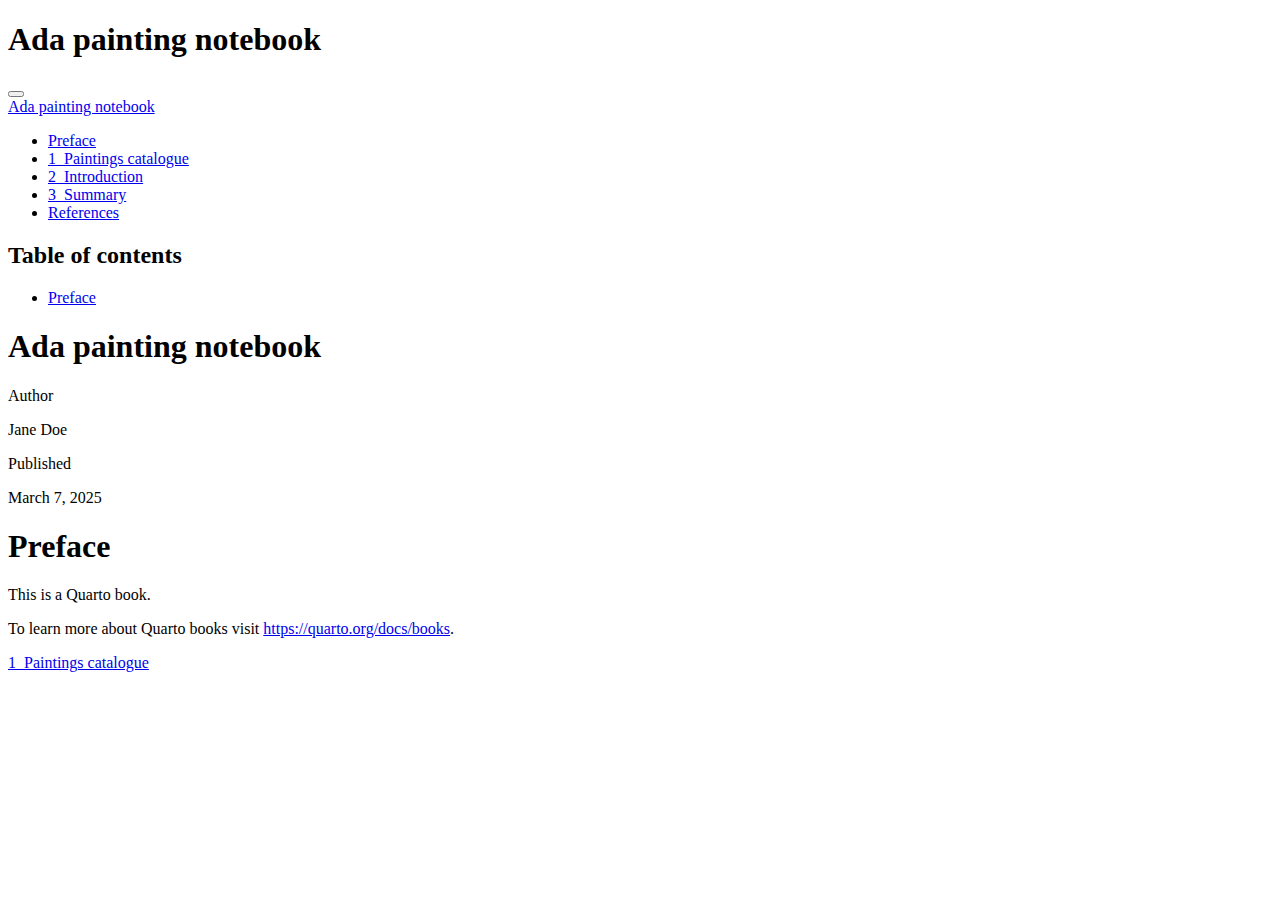
==== docs/index.html @ fbb57a57 "render" ====
<!DOCTYPE html>
<html xmlns="http://www.w3.org/1999/xhtml" lang="en" xml:lang="en"><head>

<meta charset="utf-8">
<meta name="generator" content="quarto-1.2.475">

<meta name="viewport" content="width=device-width, initial-scale=1.0, user-scalable=yes">

<meta name="author" content="Jane Doe">
<meta name="dcterms.date" content="2025-03-07">

<title>Ada painting notebook</title>
<style>
code{white-space: pre-wrap;}
span.smallcaps{font-variant: small-caps;}
div.columns{display: flex; gap: min(4vw, 1.5em);}
div.column{flex: auto; overflow-x: auto;}
div.hanging-indent{margin-left: 1.5em; text-indent: -1.5em;}
ul.task-list{list-style: none;}
ul.task-list li input[type="checkbox"] {
  width: 0.8em;
  margin: 0 0.8em 0.2em -1.6em;
  vertical-align: middle;
}
</style>


<script src="site_libs/quarto-nav/quarto-nav.js"></script>
<script src="site_libs/quarto-nav/headroom.min.js"></script>
<script src="site_libs/clipboard/clipboard.min.js"></script>
<script src="site_libs/quarto-search/autocomplete.umd.js"></script>
<script src="site_libs/quarto-search/fuse.min.js"></script>
<script src="site_libs/quarto-search/quarto-search.js"></script>
<meta name="quarto:offset" content="./">
<link href="./paintings.html" rel="next">
<script src="site_libs/quarto-html/quarto.js"></script>
<script src="site_libs/quarto-html/popper.min.js"></script>
<script src="site_libs/quarto-html/tippy.umd.min.js"></script>
<script src="site_libs/quarto-html/anchor.min.js"></script>
<link href="site_libs/quarto-html/tippy.css" rel="stylesheet">
<link href="site_libs/quarto-html/quarto-syntax-highlighting.css" rel="stylesheet" id="quarto-text-highlighting-styles">
<script src="site_libs/bootstrap/bootstrap.min.js"></script>
<link href="site_libs/bootstrap/bootstrap-icons.css" rel="stylesheet">
<link href="site_libs/bootstrap/bootstrap.min.css" rel="stylesheet" id="quarto-bootstrap" data-mode="light">
<script id="quarto-search-options" type="application/json">{
  "location": "sidebar",
  "copy-button": false,
  "collapse-after": 3,
  "panel-placement": "start",
  "type": "textbox",
  "limit": 20,
  "language": {
    "search-no-results-text": "No results",
    "search-matching-documents-text": "matching documents",
    "search-copy-link-title": "Copy link to search",
    "search-hide-matches-text": "Hide additional matches",
    "search-more-match-text": "more match in this document",
    "search-more-matches-text": "more matches in this document",
    "search-clear-button-title": "Clear",
    "search-detached-cancel-button-title": "Cancel",
    "search-submit-button-title": "Submit"
  }
}</script>


</head>

<body class="nav-sidebar floating">

<div id="quarto-search-results"></div>
  <header id="quarto-header" class="headroom fixed-top">
  <nav class="quarto-secondary-nav" data-bs-toggle="collapse" data-bs-target="#quarto-sidebar" aria-controls="quarto-sidebar" aria-expanded="false" aria-label="Toggle sidebar navigation" onclick="if (window.quartoToggleHeadroom) { window.quartoToggleHeadroom(); }">
    <div class="container-fluid d-flex justify-content-between">
      <h1 class="quarto-secondary-nav-title">Ada painting notebook</h1>
      <button type="button" class="quarto-btn-toggle btn" aria-label="Show secondary navigation">
        <i class="bi bi-chevron-right"></i>
      </button>
    </div>
  </nav>
</header>
<!-- content -->
<div id="quarto-content" class="quarto-container page-columns page-rows-contents page-layout-article">
<!-- sidebar -->
  <nav id="quarto-sidebar" class="sidebar collapse sidebar-navigation floating overflow-auto">
    <div class="pt-lg-2 mt-2 text-left sidebar-header">
    <div class="sidebar-title mb-0 py-0">
      <a href="./">Ada painting notebook</a> 
    </div>
      </div>
      <div class="mt-2 flex-shrink-0 align-items-center">
        <div class="sidebar-search">
        <div id="quarto-search" class="" title="Search"></div>
        </div>
      </div>
    <div class="sidebar-menu-container"> 
    <ul class="list-unstyled mt-1">
        <li class="sidebar-item">
  <div class="sidebar-item-container"> 
  <a href="./index.html" class="sidebar-item-text sidebar-link active">Preface</a>
  </div>
</li>
        <li class="sidebar-item">
  <div class="sidebar-item-container"> 
  <a href="./paintings.html" class="sidebar-item-text sidebar-link"><span class="chapter-number">1</span>&nbsp; <span class="chapter-title">Paintings catalogue</span></a>
  </div>
</li>
        <li class="sidebar-item">
  <div class="sidebar-item-container"> 
  <a href="./intro.html" class="sidebar-item-text sidebar-link"><span class="chapter-number">2</span>&nbsp; <span class="chapter-title">Introduction</span></a>
  </div>
</li>
        <li class="sidebar-item">
  <div class="sidebar-item-container"> 
  <a href="./summary.html" class="sidebar-item-text sidebar-link"><span class="chapter-number">3</span>&nbsp; <span class="chapter-title">Summary</span></a>
  </div>
</li>
        <li class="sidebar-item">
  <div class="sidebar-item-container"> 
  <a href="./references.html" class="sidebar-item-text sidebar-link">References</a>
  </div>
</li>
    </ul>
    </div>
</nav>
<!-- margin-sidebar -->
    <div id="quarto-margin-sidebar" class="sidebar margin-sidebar">
        <nav id="TOC" role="doc-toc" class="toc-active">
    <h2 id="toc-title">Table of contents</h2>
   
  <ul>
  <li><a href="#preface" id="toc-preface" class="nav-link active" data-scroll-target="#preface">Preface</a></li>
  </ul>
</nav>
    </div>
<!-- main -->
<main class="content" id="quarto-document-content">

<header id="title-block-header" class="quarto-title-block default">
<div class="quarto-title">
<h1 class="title d-none d-lg-block">Ada painting notebook</h1>
</div>



<div class="quarto-title-meta">

    <div>
    <div class="quarto-title-meta-heading">Author</div>
    <div class="quarto-title-meta-contents">
             <p>Jane Doe </p>
          </div>
  </div>
    
    <div>
    <div class="quarto-title-meta-heading">Published</div>
    <div class="quarto-title-meta-contents">
      <p class="date">March 7, 2025</p>
    </div>
  </div>
  
    
  </div>
  

</header>

<section id="preface" class="level1 unnumbered">
<h1 class="unnumbered">Preface</h1>
<p>This is a Quarto book.</p>
<p>To learn more about Quarto books visit <a href="https://quarto.org/docs/books" class="uri">https://quarto.org/docs/books</a>.</p>


</section>

</main> <!-- /main -->
<script id="quarto-html-after-body" type="application/javascript">
window.document.addEventListener("DOMContentLoaded", function (event) {
  const toggleBodyColorMode = (bsSheetEl) => {
    const mode = bsSheetEl.getAttribute("data-mode");
    const bodyEl = window.document.querySelector("body");
    if (mode === "dark") {
      bodyEl.classList.add("quarto-dark");
      bodyEl.classList.remove("quarto-light");
    } else {
      bodyEl.classList.add("quarto-light");
      bodyEl.classList.remove("quarto-dark");
    }
  }
  const toggleBodyColorPrimary = () => {
    const bsSheetEl = window.document.querySelector("link#quarto-bootstrap");
    if (bsSheetEl) {
      toggleBodyColorMode(bsSheetEl);
    }
  }
  toggleBodyColorPrimary();  
  const icon = "";
  const anchorJS = new window.AnchorJS();
  anchorJS.options = {
    placement: 'right',
    icon: icon
  };
  anchorJS.add('.anchored');
  const clipboard = new window.ClipboardJS('.code-copy-button', {
    target: function(trigger) {
      return trigger.previousElementSibling;
    }
  });
  clipboard.on('success', function(e) {
    // button target
    const button = e.trigger;
    // don't keep focus
    button.blur();
    // flash "checked"
    button.classList.add('code-copy-button-checked');
    var currentTitle = button.getAttribute("title");
    button.setAttribute("title", "Copied!");
    let tooltip;
    if (window.bootstrap) {
      button.setAttribute("data-bs-toggle", "tooltip");
      button.setAttribute("data-bs-placement", "left");
      button.setAttribute("data-bs-title", "Copied!");
      tooltip = new bootstrap.Tooltip(button, 
        { trigger: "manual", 
          customClass: "code-copy-button-tooltip",
          offset: [0, -8]});
      tooltip.show();    
    }
    setTimeout(function() {
      if (tooltip) {
        tooltip.hide();
        button.removeAttribute("data-bs-title");
        button.removeAttribute("data-bs-toggle");
        button.removeAttribute("data-bs-placement");
      }
      button.setAttribute("title", currentTitle);
      button.classList.remove('code-copy-button-checked');
    }, 1000);
    // clear code selection
    e.clearSelection();
  });
  function tippyHover(el, contentFn) {
    const config = {
      allowHTML: true,
      content: contentFn,
      maxWidth: 500,
      delay: 100,
      arrow: false,
      appendTo: function(el) {
          return el.parentElement;
      },
      interactive: true,
      interactiveBorder: 10,
      theme: 'quarto',
      placement: 'bottom-start'
    };
    window.tippy(el, config); 
  }
  const noterefs = window.document.querySelectorAll('a[role="doc-noteref"]');
  for (var i=0; i<noterefs.length; i++) {
    const ref = noterefs[i];
    tippyHover(ref, function() {
      // use id or data attribute instead here
      let href = ref.getAttribute('data-footnote-href') || ref.getAttribute('href');
      try { href = new URL(href).hash; } catch {}
      const id = href.replace(/^#\/?/, "");
      const note = window.document.getElementById(id);
      return note.innerHTML;
    });
  }
  const findCites = (el) => {
    const parentEl = el.parentElement;
    if (parentEl) {
      const cites = parentEl.dataset.cites;
      if (cites) {
        return {
          el,
          cites: cites.split(' ')
        };
      } else {
        return findCites(el.parentElement)
      }
    } else {
      return undefined;
    }
  };
  var bibliorefs = window.document.querySelectorAll('a[role="doc-biblioref"]');
  for (var i=0; i<bibliorefs.length; i++) {
    const ref = bibliorefs[i];
    const citeInfo = findCites(ref);
    if (citeInfo) {
      tippyHover(citeInfo.el, function() {
        var popup = window.document.createElement('div');
        citeInfo.cites.forEach(function(cite) {
          var citeDiv = window.document.createElement('div');
          citeDiv.classList.add('hanging-indent');
          citeDiv.classList.add('csl-entry');
          var biblioDiv = window.document.getElementById('ref-' + cite);
          if (biblioDiv) {
            citeDiv.innerHTML = biblioDiv.innerHTML;
          }
          popup.appendChild(citeDiv);
        });
        return popup.innerHTML;
      });
    }
  }
});
</script>
<nav class="page-navigation">
  <div class="nav-page nav-page-previous">
  </div>
  <div class="nav-page nav-page-next">
      <a href="./paintings.html" class="pagination-link">
        <span class="nav-page-text"><span class="chapter-number">1</span>&nbsp; <span class="chapter-title">Paintings catalogue</span></span> <i class="bi bi-arrow-right-short"></i>
      </a>
  </div>
</nav>
</div> <!-- /content -->



</body></html>
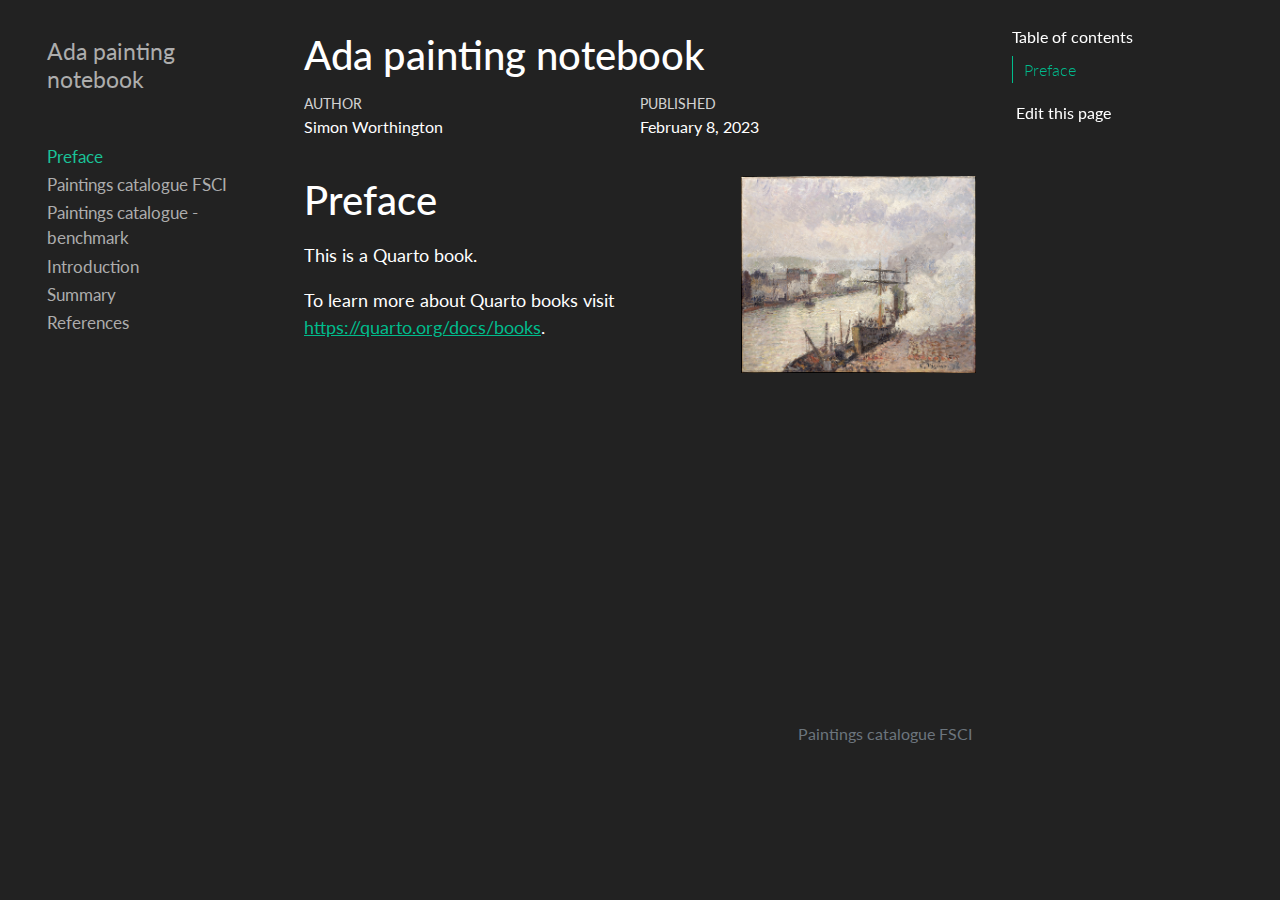
==== commit dfd97e33: "edit" ====
--- a/docs/index.html
+++ b/docs/index.html
@@ -6,8 +6,8 @@
 
 <meta name="viewport" content="width=device-width, initial-scale=1.0, user-scalable=yes">
 
-<meta name="author" content="Jane Doe">
-<meta name="dcterms.date" content="2025-03-07">
+<meta name="author" content="Simon Worthington">
+<meta name="dcterms.date" content="2023-02-08">
 
 <title>Ada painting notebook</title>
 <style>
@@ -32,16 +32,16 @@
 <script src="site_libs/quarto-search/fuse.min.js"></script>
 <script src="site_libs/quarto-search/quarto-search.js"></script>
 <meta name="quarto:offset" content="./">
-<link href="./paintings.html" rel="next">
+<link href="./paintings-fsci.html" rel="next">
 <script src="site_libs/quarto-html/quarto.js"></script>
 <script src="site_libs/quarto-html/popper.min.js"></script>
 <script src="site_libs/quarto-html/tippy.umd.min.js"></script>
 <script src="site_libs/quarto-html/anchor.min.js"></script>
 <link href="site_libs/quarto-html/tippy.css" rel="stylesheet">
-<link href="site_libs/quarto-html/quarto-syntax-highlighting.css" rel="stylesheet" id="quarto-text-highlighting-styles">
+<link href="site_libs/quarto-html/quarto-syntax-highlighting-dark.css" rel="stylesheet" id="quarto-text-highlighting-styles">
 <script src="site_libs/bootstrap/bootstrap.min.js"></script>
 <link href="site_libs/bootstrap/bootstrap-icons.css" rel="stylesheet">
-<link href="site_libs/bootstrap/bootstrap.min.css" rel="stylesheet" id="quarto-bootstrap" data-mode="light">
+<link href="site_libs/bootstrap/bootstrap.min.css" rel="stylesheet" id="quarto-bootstrap" data-mode="dark">
 <script id="quarto-search-options" type="application/json">{
   "location": "sidebar",
   "copy-button": false,
@@ -61,6 +61,7 @@
     "search-submit-button-title": "Submit"
   }
 }</script>
+<script async="" src="https://hypothes.is/embed.js"></script>
 
 
 </head>
@@ -85,6 +86,30 @@
     <div class="pt-lg-2 mt-2 text-left sidebar-header">
     <div class="sidebar-title mb-0 py-0">
       <a href="./">Ada painting notebook</a> 
+        <div class="sidebar-tools-main">
+    <a href="https://github.com/mrchristian/ada-painting-notebook" title="Source Code" class="sidebar-tool px-1"><i class="bi bi-github"></i></a>
+    <a href="" title="Download" id="sidebar-tool-dropdown-0" class="sidebar-tool dropdown-toggle px-1" data-bs-toggle="dropdown" aria-expanded="false"><i class="bi bi-download"></i></a>
+    <ul class="dropdown-menu" aria-labelledby="sidebar-tool-dropdown-0">
+        <li>
+          <a class="dropdown-item sidebar-tools-main-item" href="./Ada-painting-notebook.pdf">
+            <i class="bi bi-bi-file-pdf pe-1"></i>
+          Download PDF
+          </a>
+        </li>
+        <li>
+          <a class="dropdown-item sidebar-tools-main-item" href="./Ada-painting-notebook.docx">
+            <i class="bi bi-bi-file-word pe-1"></i>
+          Download Docx
+          </a>
+        </li>
+        <li>
+          <a class="dropdown-item sidebar-tools-main-item" href="./Ada-painting-notebook.epub">
+            <i class="bi bi-bi-journal pe-1"></i>
+          Download ePub
+          </a>
+        </li>
+    </ul>
+</div>
     </div>
       </div>
       <div class="mt-2 flex-shrink-0 align-items-center">
@@ -101,17 +126,22 @@
 </li>
         <li class="sidebar-item">
   <div class="sidebar-item-container"> 
-  <a href="./paintings.html" class="sidebar-item-text sidebar-link"><span class="chapter-number">1</span>&nbsp; <span class="chapter-title">Paintings catalogue</span></a>
-  </div>
-</li>
-        <li class="sidebar-item">
-  <div class="sidebar-item-container"> 
-  <a href="./intro.html" class="sidebar-item-text sidebar-link"><span class="chapter-number">2</span>&nbsp; <span class="chapter-title">Introduction</span></a>
-  </div>
-</li>
-        <li class="sidebar-item">
-  <div class="sidebar-item-container"> 
-  <a href="./summary.html" class="sidebar-item-text sidebar-link"><span class="chapter-number">3</span>&nbsp; <span class="chapter-title">Summary</span></a>
+  <a href="./paintings-fsci.html" class="sidebar-item-text sidebar-link"><span class="chapter-title">Paintings catalogue FSCI</span></a>
+  </div>
+</li>
+        <li class="sidebar-item">
+  <div class="sidebar-item-container"> 
+  <a href="./paintings.html" class="sidebar-item-text sidebar-link"><span class="chapter-title">Paintings catalogue - benchmark</span></a>
+  </div>
+</li>
+        <li class="sidebar-item">
+  <div class="sidebar-item-container"> 
+  <a href="./intro.html" class="sidebar-item-text sidebar-link"><span class="chapter-title">Introduction</span></a>
+  </div>
+</li>
+        <li class="sidebar-item">
+  <div class="sidebar-item-container"> 
+  <a href="./summary.html" class="sidebar-item-text sidebar-link"><span class="chapter-title">Summary</span></a>
   </div>
 </li>
         <li class="sidebar-item">
@@ -130,7 +160,7 @@
   <ul>
   <li><a href="#preface" id="toc-preface" class="nav-link active" data-scroll-target="#preface">Preface</a></li>
   </ul>
-</nav>
+<div class="toc-actions"><div><i class="bi bi-github"></i></div><div class="action-links"><p><a href="https://github.com/mrchristian/ada-painting-notebook/edit/main/index.qmd" class="toc-action">Edit this page</a></p></div></div></nav>
     </div>
 <!-- main -->
 <main class="content" id="quarto-document-content">
@@ -147,14 +177,14 @@
     <div>
     <div class="quarto-title-meta-heading">Author</div>
     <div class="quarto-title-meta-contents">
-             <p>Jane Doe </p>
+             <p>Simon Worthington </p>
           </div>
   </div>
     
     <div>
     <div class="quarto-title-meta-heading">Published</div>
     <div class="quarto-title-meta-contents">
-      <p class="date">March 7, 2025</p>
+      <p class="date">February 8, 2023</p>
     </div>
   </div>
   
@@ -164,8 +194,9 @@
 
 </header>
 
+
 <section id="preface" class="level1 unnumbered">
-<h1 class="unnumbered">Preface</h1>
+<p><img src="cover.png" title="Ada painting notebook" class="quarto-cover-image img-fluid"></p><h1 class="unnumbered">Preface</h1>
 <p>This is a Quarto book.</p>
 <p>To learn more about Quarto books visit <a href="https://quarto.org/docs/books" class="uri">https://quarto.org/docs/books</a>.</p>
 
@@ -310,8 +341,8 @@
   <div class="nav-page nav-page-previous">
   </div>
   <div class="nav-page nav-page-next">
-      <a href="./paintings.html" class="pagination-link">
-        <span class="nav-page-text"><span class="chapter-number">1</span>&nbsp; <span class="chapter-title">Paintings catalogue</span></span> <i class="bi bi-arrow-right-short"></i>
+      <a href="./paintings-fsci.html" class="pagination-link">
+        <span class="nav-page-text"><span class="chapter-title">Paintings catalogue FSCI</span></span> <i class="bi bi-arrow-right-short"></i>
       </a>
   </div>
 </nav>
--- a/docs/site_libs/quarto-html/quarto-syntax-highlighting-dark.css
+++ b/docs/site_libs/quarto-html/quarto-syntax-highlighting-dark.css
@@ -0,0 +1,187 @@
+/* quarto syntax highlight colors */
+:root {
+  --quarto-hl-al-color: #f07178;
+  --quarto-hl-an-color: #d4d0ab;
+  --quarto-hl-at-color: #00e0e0;
+  --quarto-hl-bn-color: #d4d0ab;
+  --quarto-hl-bu-color: #abe338;
+  --quarto-hl-ch-color: #abe338;
+  --quarto-hl-co-color: #f8f8f2;
+  --quarto-hl-cv-color: #ffd700;
+  --quarto-hl-cn-color: #ffd700;
+  --quarto-hl-cf-color: #ffa07a;
+  --quarto-hl-dt-color: #ffa07a;
+  --quarto-hl-dv-color: #d4d0ab;
+  --quarto-hl-do-color: #f8f8f2;
+  --quarto-hl-er-color: #f07178;
+  --quarto-hl-ex-color: #00e0e0;
+  --quarto-hl-fl-color: #d4d0ab;
+  --quarto-hl-fu-color: #ffa07a;
+  --quarto-hl-im-color: #abe338;
+  --quarto-hl-in-color: #d4d0ab;
+  --quarto-hl-kw-color: #ffa07a;
+  --quarto-hl-op-color: #ffa07a;
+  --quarto-hl-ot-color: #00e0e0;
+  --quarto-hl-pp-color: #dcc6e0;
+  --quarto-hl-re-color: #00e0e0;
+  --quarto-hl-sc-color: #abe338;
+  --quarto-hl-ss-color: #abe338;
+  --quarto-hl-st-color: #abe338;
+  --quarto-hl-va-color: #00e0e0;
+  --quarto-hl-vs-color: #abe338;
+  --quarto-hl-wa-color: #dcc6e0;
+}
+
+/* other quarto variables */
+:root {
+  --quarto-font-monospace: SFMono-Regular, Menlo, Monaco, Consolas, "Liberation Mono", "Courier New", monospace;
+}
+
+code span.al {
+  font-weight: bold;
+  color: #f07178;
+}
+
+code span.an {
+  color: #d4d0ab;
+}
+
+code span.at {
+  color: #00e0e0;
+}
+
+code span.bn {
+  color: #d4d0ab;
+}
+
+code span.bu {
+  color: #abe338;
+}
+
+code span.ch {
+  color: #abe338;
+}
+
+code span.co {
+  font-style: italic;
+  color: #f8f8f2;
+}
+
+code span.cv {
+  color: #ffd700;
+}
+
+code span.cn {
+  color: #ffd700;
+}
+
+code span.cf {
+  font-weight: bold;
+  color: #ffa07a;
+}
+
+code span.dt {
+  color: #ffa07a;
+}
+
+code span.dv {
+  color: #d4d0ab;
+}
+
+code span.do {
+  color: #f8f8f2;
+}
+
+code span.er {
+  color: #f07178;
+  text-decoration: underline;
+}
+
+code span.ex {
+  font-weight: bold;
+  color: #00e0e0;
+}
+
+code span.fl {
+  color: #d4d0ab;
+}
+
+code span.fu {
+  color: #ffa07a;
+}
+
+code span.im {
+  color: #abe338;
+}
+
+code span.in {
+  color: #d4d0ab;
+}
+
+code span.kw {
+  font-weight: bold;
+  color: #ffa07a;
+}
+
+pre > code.sourceCode > span {
+  color: #f8f8f2;
+}
+
+code span {
+  color: #f8f8f2;
+}
+
+code.sourceCode > span {
+  color: #f8f8f2;
+}
+
+div.sourceCode,
+div.sourceCode pre.sourceCode {
+  color: #f8f8f2;
+}
+
+code span.op {
+  color: #ffa07a;
+}
+
+code span.ot {
+  color: #00e0e0;
+}
+
+code span.pp {
+  color: #dcc6e0;
+}
+
+code span.re {
+  color: #00e0e0;
+}
+
+code span.sc {
+  color: #abe338;
+}
+
+code span.ss {
+  color: #abe338;
+}
+
+code span.st {
+  color: #abe338;
+}
+
+code span.va {
+  color: #00e0e0;
+}
+
+code span.vs {
+  color: #abe338;
+}
+
+code span.wa {
+  color: #dcc6e0;
+}
+
+.prevent-inlining {
+  content: "</";
+}
+
+/*# sourceMappingURL=935a306eefa94366c21e1a970dddb765.css.map */
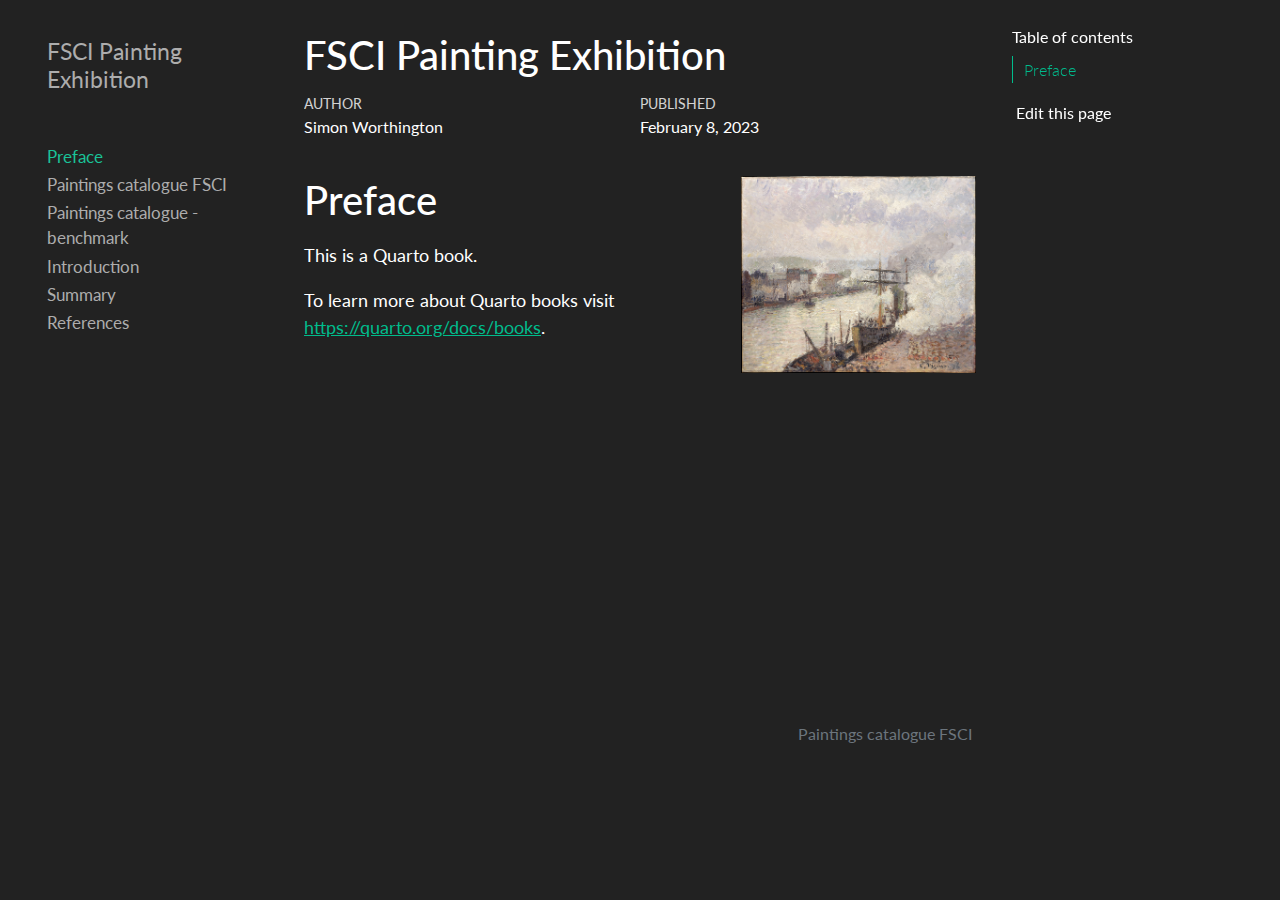
==== commit 138427ef: "collection change" ====
--- a/docs/index.html
+++ b/docs/index.html
@@ -9,7 +9,7 @@
 <meta name="author" content="Simon Worthington">
 <meta name="dcterms.date" content="2023-02-08">
 
-<title>Ada painting notebook</title>
+<title>FSCI Painting Exhibition</title>
 <style>
 code{white-space: pre-wrap;}
 span.smallcaps{font-variant: small-caps;}
@@ -72,7 +72,7 @@
   <header id="quarto-header" class="headroom fixed-top">
   <nav class="quarto-secondary-nav" data-bs-toggle="collapse" data-bs-target="#quarto-sidebar" aria-controls="quarto-sidebar" aria-expanded="false" aria-label="Toggle sidebar navigation" onclick="if (window.quartoToggleHeadroom) { window.quartoToggleHeadroom(); }">
     <div class="container-fluid d-flex justify-content-between">
-      <h1 class="quarto-secondary-nav-title">Ada painting notebook</h1>
+      <h1 class="quarto-secondary-nav-title">FSCI Painting Exhibition</h1>
       <button type="button" class="quarto-btn-toggle btn" aria-label="Show secondary navigation">
         <i class="bi bi-chevron-right"></i>
       </button>
@@ -85,25 +85,25 @@
   <nav id="quarto-sidebar" class="sidebar collapse sidebar-navigation floating overflow-auto">
     <div class="pt-lg-2 mt-2 text-left sidebar-header">
     <div class="sidebar-title mb-0 py-0">
-      <a href="./">Ada painting notebook</a> 
+      <a href="./">FSCI Painting Exhibition</a> 
         <div class="sidebar-tools-main">
     <a href="https://github.com/mrchristian/ada-painting-notebook" title="Source Code" class="sidebar-tool px-1"><i class="bi bi-github"></i></a>
     <a href="" title="Download" id="sidebar-tool-dropdown-0" class="sidebar-tool dropdown-toggle px-1" data-bs-toggle="dropdown" aria-expanded="false"><i class="bi bi-download"></i></a>
     <ul class="dropdown-menu" aria-labelledby="sidebar-tool-dropdown-0">
         <li>
-          <a class="dropdown-item sidebar-tools-main-item" href="./Ada-painting-notebook.pdf">
+          <a class="dropdown-item sidebar-tools-main-item" href="./FSCI-Painting-Exhibition.pdf">
             <i class="bi bi-bi-file-pdf pe-1"></i>
           Download PDF
           </a>
         </li>
         <li>
-          <a class="dropdown-item sidebar-tools-main-item" href="./Ada-painting-notebook.docx">
+          <a class="dropdown-item sidebar-tools-main-item" href="./FSCI-Painting-Exhibition.docx">
             <i class="bi bi-bi-file-word pe-1"></i>
           Download Docx
           </a>
         </li>
         <li>
-          <a class="dropdown-item sidebar-tools-main-item" href="./Ada-painting-notebook.epub">
+          <a class="dropdown-item sidebar-tools-main-item" href="./FSCI-Painting-Exhibition.epub">
             <i class="bi bi-bi-journal pe-1"></i>
           Download ePub
           </a>
@@ -167,7 +167,7 @@
 
 <header id="title-block-header" class="quarto-title-block default">
 <div class="quarto-title">
-<h1 class="title d-none d-lg-block">Ada painting notebook</h1>
+<h1 class="title d-none d-lg-block">FSCI Painting Exhibition</h1>
 </div>
 
 
@@ -196,7 +196,7 @@
 
 
 <section id="preface" class="level1 unnumbered">
-<p><img src="cover.png" title="Ada painting notebook" class="quarto-cover-image img-fluid"></p><h1 class="unnumbered">Preface</h1>
+<p><img src="cover.png" title="FSCI Painting Exhibition" class="quarto-cover-image img-fluid"></p><h1 class="unnumbered">Preface</h1>
 <p>This is a Quarto book.</p>
 <p>To learn more about Quarto books visit <a href="https://quarto.org/docs/books" class="uri">https://quarto.org/docs/books</a>.</p>
 
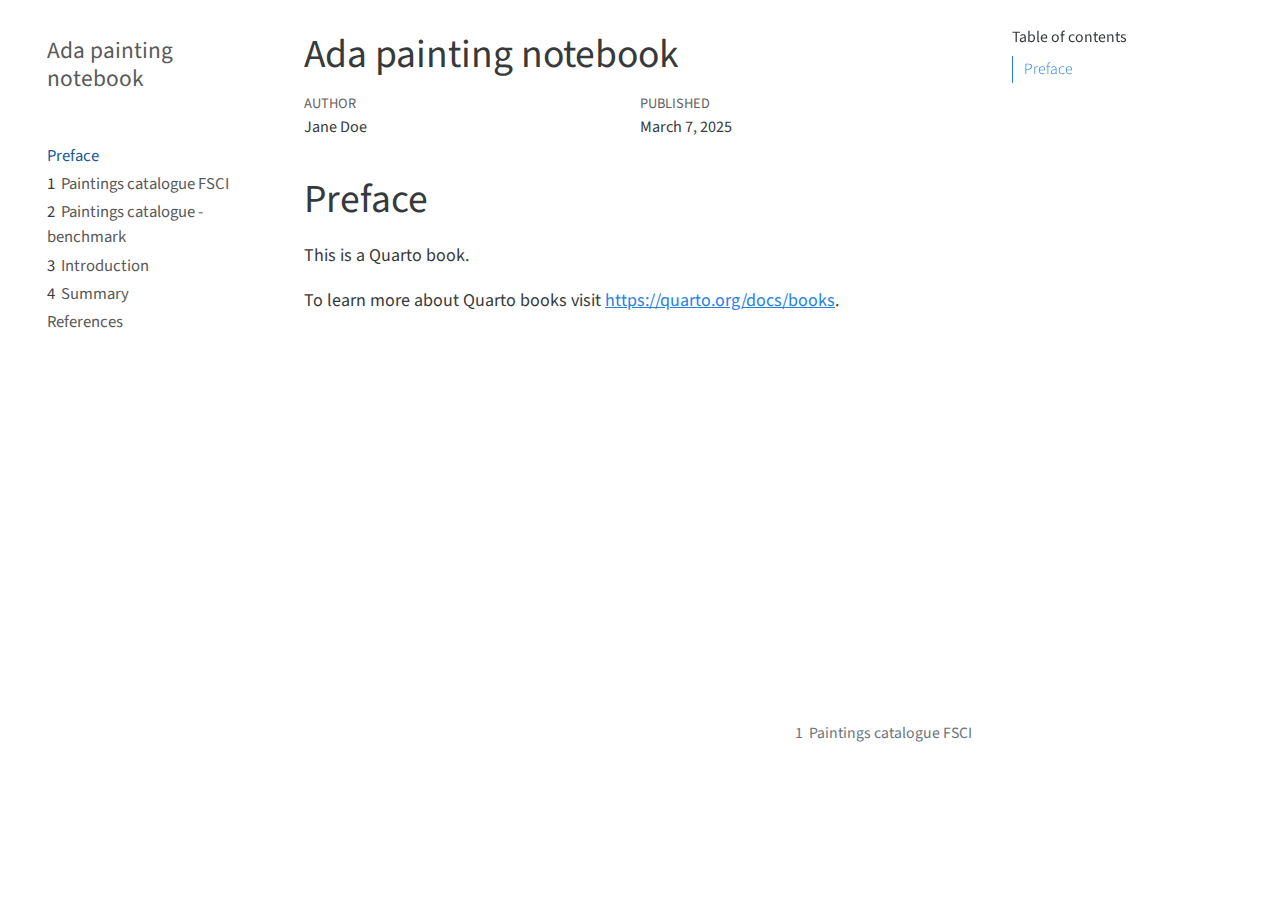
==== commit 6f882d37: "edits" ====
--- a/docs/index.html
+++ b/docs/index.html
@@ -6,10 +6,10 @@
 
 <meta name="viewport" content="width=device-width, initial-scale=1.0, user-scalable=yes">
 
-<meta name="author" content="Simon Worthington">
-<meta name="dcterms.date" content="2023-02-08">
-
-<title>FSCI Painting Exhibition</title>
+<meta name="author" content="Jane Doe">
+<meta name="dcterms.date" content="2025-03-07">
+
+<title>Ada painting notebook</title>
 <style>
 code{white-space: pre-wrap;}
 span.smallcaps{font-variant: small-caps;}
@@ -38,10 +38,10 @@
 <script src="site_libs/quarto-html/tippy.umd.min.js"></script>
 <script src="site_libs/quarto-html/anchor.min.js"></script>
 <link href="site_libs/quarto-html/tippy.css" rel="stylesheet">
-<link href="site_libs/quarto-html/quarto-syntax-highlighting-dark.css" rel="stylesheet" id="quarto-text-highlighting-styles">
+<link href="site_libs/quarto-html/quarto-syntax-highlighting.css" rel="stylesheet" id="quarto-text-highlighting-styles">
 <script src="site_libs/bootstrap/bootstrap.min.js"></script>
 <link href="site_libs/bootstrap/bootstrap-icons.css" rel="stylesheet">
-<link href="site_libs/bootstrap/bootstrap.min.css" rel="stylesheet" id="quarto-bootstrap" data-mode="dark">
+<link href="site_libs/bootstrap/bootstrap.min.css" rel="stylesheet" id="quarto-bootstrap" data-mode="light">
 <script id="quarto-search-options" type="application/json">{
   "location": "sidebar",
   "copy-button": false,
@@ -61,7 +61,6 @@
     "search-submit-button-title": "Submit"
   }
 }</script>
-<script async="" src="https://hypothes.is/embed.js"></script>
 
 
 </head>
@@ -72,7 +71,7 @@
   <header id="quarto-header" class="headroom fixed-top">
   <nav class="quarto-secondary-nav" data-bs-toggle="collapse" data-bs-target="#quarto-sidebar" aria-controls="quarto-sidebar" aria-expanded="false" aria-label="Toggle sidebar navigation" onclick="if (window.quartoToggleHeadroom) { window.quartoToggleHeadroom(); }">
     <div class="container-fluid d-flex justify-content-between">
-      <h1 class="quarto-secondary-nav-title">FSCI Painting Exhibition</h1>
+      <h1 class="quarto-secondary-nav-title">Ada painting notebook</h1>
       <button type="button" class="quarto-btn-toggle btn" aria-label="Show secondary navigation">
         <i class="bi bi-chevron-right"></i>
       </button>
@@ -85,31 +84,7 @@
   <nav id="quarto-sidebar" class="sidebar collapse sidebar-navigation floating overflow-auto">
     <div class="pt-lg-2 mt-2 text-left sidebar-header">
     <div class="sidebar-title mb-0 py-0">
-      <a href="./">FSCI Painting Exhibition</a> 
-        <div class="sidebar-tools-main">
-    <a href="https://github.com/mrchristian/ada-painting-notebook" title="Source Code" class="sidebar-tool px-1"><i class="bi bi-github"></i></a>
-    <a href="" title="Download" id="sidebar-tool-dropdown-0" class="sidebar-tool dropdown-toggle px-1" data-bs-toggle="dropdown" aria-expanded="false"><i class="bi bi-download"></i></a>
-    <ul class="dropdown-menu" aria-labelledby="sidebar-tool-dropdown-0">
-        <li>
-          <a class="dropdown-item sidebar-tools-main-item" href="./FSCI-Painting-Exhibition.pdf">
-            <i class="bi bi-bi-file-pdf pe-1"></i>
-          Download PDF
-          </a>
-        </li>
-        <li>
-          <a class="dropdown-item sidebar-tools-main-item" href="./FSCI-Painting-Exhibition.docx">
-            <i class="bi bi-bi-file-word pe-1"></i>
-          Download Docx
-          </a>
-        </li>
-        <li>
-          <a class="dropdown-item sidebar-tools-main-item" href="./FSCI-Painting-Exhibition.epub">
-            <i class="bi bi-bi-journal pe-1"></i>
-          Download ePub
-          </a>
-        </li>
-    </ul>
-</div>
+      <a href="./">Ada painting notebook</a> 
     </div>
       </div>
       <div class="mt-2 flex-shrink-0 align-items-center">
@@ -126,22 +101,22 @@
 </li>
         <li class="sidebar-item">
   <div class="sidebar-item-container"> 
-  <a href="./paintings-fsci.html" class="sidebar-item-text sidebar-link"><span class="chapter-title">Paintings catalogue FSCI</span></a>
-  </div>
-</li>
-        <li class="sidebar-item">
-  <div class="sidebar-item-container"> 
-  <a href="./paintings.html" class="sidebar-item-text sidebar-link"><span class="chapter-title">Paintings catalogue - benchmark</span></a>
-  </div>
-</li>
-        <li class="sidebar-item">
-  <div class="sidebar-item-container"> 
-  <a href="./intro.html" class="sidebar-item-text sidebar-link"><span class="chapter-title">Introduction</span></a>
-  </div>
-</li>
-        <li class="sidebar-item">
-  <div class="sidebar-item-container"> 
-  <a href="./summary.html" class="sidebar-item-text sidebar-link"><span class="chapter-title">Summary</span></a>
+  <a href="./paintings-fsci.html" class="sidebar-item-text sidebar-link"><span class="chapter-number">1</span>&nbsp; <span class="chapter-title">Paintings catalogue FSCI</span></a>
+  </div>
+</li>
+        <li class="sidebar-item">
+  <div class="sidebar-item-container"> 
+  <a href="./paintings.html" class="sidebar-item-text sidebar-link"><span class="chapter-number">2</span>&nbsp; <span class="chapter-title">Paintings catalogue - benchmark</span></a>
+  </div>
+</li>
+        <li class="sidebar-item">
+  <div class="sidebar-item-container"> 
+  <a href="./intro.html" class="sidebar-item-text sidebar-link"><span class="chapter-number">3</span>&nbsp; <span class="chapter-title">Introduction</span></a>
+  </div>
+</li>
+        <li class="sidebar-item">
+  <div class="sidebar-item-container"> 
+  <a href="./summary.html" class="sidebar-item-text sidebar-link"><span class="chapter-number">4</span>&nbsp; <span class="chapter-title">Summary</span></a>
   </div>
 </li>
         <li class="sidebar-item">
@@ -160,14 +135,14 @@
   <ul>
   <li><a href="#preface" id="toc-preface" class="nav-link active" data-scroll-target="#preface">Preface</a></li>
   </ul>
-<div class="toc-actions"><div><i class="bi bi-github"></i></div><div class="action-links"><p><a href="https://github.com/mrchristian/ada-painting-notebook/edit/main/index.qmd" class="toc-action">Edit this page</a></p></div></div></nav>
+</nav>
     </div>
 <!-- main -->
 <main class="content" id="quarto-document-content">
 
 <header id="title-block-header" class="quarto-title-block default">
 <div class="quarto-title">
-<h1 class="title d-none d-lg-block">FSCI Painting Exhibition</h1>
+<h1 class="title d-none d-lg-block">Ada painting notebook</h1>
 </div>
 
 
@@ -177,14 +152,14 @@
     <div>
     <div class="quarto-title-meta-heading">Author</div>
     <div class="quarto-title-meta-contents">
-             <p>Simon Worthington </p>
+             <p>Jane Doe </p>
           </div>
   </div>
     
     <div>
     <div class="quarto-title-meta-heading">Published</div>
     <div class="quarto-title-meta-contents">
-      <p class="date">February 8, 2023</p>
+      <p class="date">March 7, 2025</p>
     </div>
   </div>
   
@@ -194,9 +169,8 @@
 
 </header>
 
-
 <section id="preface" class="level1 unnumbered">
-<p><img src="cover.png" title="FSCI Painting Exhibition" class="quarto-cover-image img-fluid"></p><h1 class="unnumbered">Preface</h1>
+<h1 class="unnumbered">Preface</h1>
 <p>This is a Quarto book.</p>
 <p>To learn more about Quarto books visit <a href="https://quarto.org/docs/books" class="uri">https://quarto.org/docs/books</a>.</p>
 
@@ -342,7 +316,7 @@
   </div>
   <div class="nav-page nav-page-next">
       <a href="./paintings-fsci.html" class="pagination-link">
-        <span class="nav-page-text"><span class="chapter-title">Paintings catalogue FSCI</span></span> <i class="bi bi-arrow-right-short"></i>
+        <span class="nav-page-text"><span class="chapter-number">1</span>&nbsp; <span class="chapter-title">Paintings catalogue FSCI</span></span> <i class="bi bi-arrow-right-short"></i>
       </a>
   </div>
 </nav>
--- a/docs/site_libs/quarto-html/quarto-syntax-highlighting.css
+++ b/docs/site_libs/quarto-html/quarto-syntax-highlighting.css
@@ -0,0 +1,171 @@
+/* quarto syntax highlight colors */
+:root {
+  --quarto-hl-ot-color: #003B4F;
+  --quarto-hl-at-color: #657422;
+  --quarto-hl-ss-color: #20794D;
+  --quarto-hl-an-color: #5E5E5E;
+  --quarto-hl-fu-color: #4758AB;
+  --quarto-hl-st-color: #20794D;
+  --quarto-hl-cf-color: #003B4F;
+  --quarto-hl-op-color: #5E5E5E;
+  --quarto-hl-er-color: #AD0000;
+  --quarto-hl-bn-color: #AD0000;
+  --quarto-hl-al-color: #AD0000;
+  --quarto-hl-va-color: #111111;
+  --quarto-hl-bu-color: inherit;
+  --quarto-hl-ex-color: inherit;
+  --quarto-hl-pp-color: #AD0000;
+  --quarto-hl-in-color: #5E5E5E;
+  --quarto-hl-vs-color: #20794D;
+  --quarto-hl-wa-color: #5E5E5E;
+  --quarto-hl-do-color: #5E5E5E;
+  --quarto-hl-im-color: #00769E;
+  --quarto-hl-ch-color: #20794D;
+  --quarto-hl-dt-color: #AD0000;
+  --quarto-hl-fl-color: #AD0000;
+  --quarto-hl-co-color: #5E5E5E;
+  --quarto-hl-cv-color: #5E5E5E;
+  --quarto-hl-cn-color: #8f5902;
+  --quarto-hl-sc-color: #5E5E5E;
+  --quarto-hl-dv-color: #AD0000;
+  --quarto-hl-kw-color: #003B4F;
+}
+
+/* other quarto variables */
+:root {
+  --quarto-font-monospace: SFMono-Regular, Menlo, Monaco, Consolas, "Liberation Mono", "Courier New", monospace;
+}
+
+pre > code.sourceCode > span {
+  color: #003B4F;
+}
+
+code span {
+  color: #003B4F;
+}
+
+code.sourceCode > span {
+  color: #003B4F;
+}
+
+div.sourceCode,
+div.sourceCode pre.sourceCode {
+  color: #003B4F;
+}
+
+code span.ot {
+  color: #003B4F;
+}
+
+code span.at {
+  color: #657422;
+}
+
+code span.ss {
+  color: #20794D;
+}
+
+code span.an {
+  color: #5E5E5E;
+}
+
+code span.fu {
+  color: #4758AB;
+}
+
+code span.st {
+  color: #20794D;
+}
+
+code span.cf {
+  color: #003B4F;
+}
+
+code span.op {
+  color: #5E5E5E;
+}
+
+code span.er {
+  color: #AD0000;
+}
+
+code span.bn {
+  color: #AD0000;
+}
+
+code span.al {
+  color: #AD0000;
+}
+
+code span.va {
+  color: #111111;
+}
+
+code span.pp {
+  color: #AD0000;
+}
+
+code span.in {
+  color: #5E5E5E;
+}
+
+code span.vs {
+  color: #20794D;
+}
+
+code span.wa {
+  color: #5E5E5E;
+  font-style: italic;
+}
+
+code span.do {
+  color: #5E5E5E;
+  font-style: italic;
+}
+
+code span.im {
+  color: #00769E;
+}
+
+code span.ch {
+  color: #20794D;
+}
+
+code span.dt {
+  color: #AD0000;
+}
+
+code span.fl {
+  color: #AD0000;
+}
+
+code span.co {
+  color: #5E5E5E;
+}
+
+code span.cv {
+  color: #5E5E5E;
+  font-style: italic;
+}
+
+code span.cn {
+  color: #8f5902;
+}
+
+code span.sc {
+  color: #5E5E5E;
+}
+
+code span.dv {
+  color: #AD0000;
+}
+
+code span.kw {
+  color: #003B4F;
+}
+
+.prevent-inlining {
+  content: "</";
+}
+
+/*# sourceMappingURL=debc5d5d77c3f9108843748ff7464032.css.map */
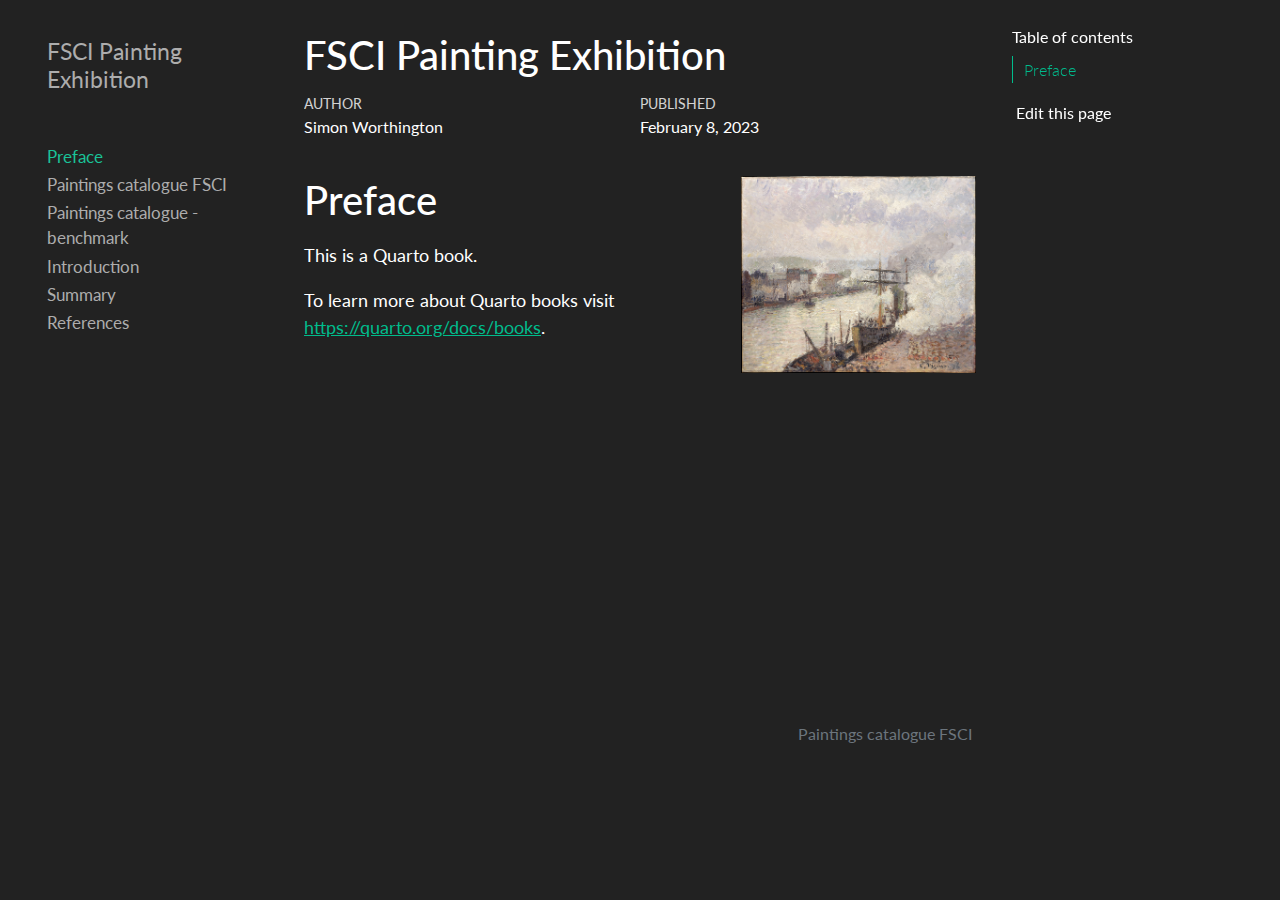
==== commit d0fce8a0: "theme" ====
--- a/docs/index.html
+++ b/docs/index.html
@@ -6,10 +6,10 @@
 
 <meta name="viewport" content="width=device-width, initial-scale=1.0, user-scalable=yes">
 
-<meta name="author" content="Jane Doe">
-<meta name="dcterms.date" content="2025-03-07">
-
-<title>Ada painting notebook</title>
+<meta name="author" content="Simon Worthington">
+<meta name="dcterms.date" content="2023-02-08">
+
+<title>FSCI Painting Exhibition</title>
 <style>
 code{white-space: pre-wrap;}
 span.smallcaps{font-variant: small-caps;}
@@ -38,10 +38,10 @@
 <script src="site_libs/quarto-html/tippy.umd.min.js"></script>
 <script src="site_libs/quarto-html/anchor.min.js"></script>
 <link href="site_libs/quarto-html/tippy.css" rel="stylesheet">
-<link href="site_libs/quarto-html/quarto-syntax-highlighting.css" rel="stylesheet" id="quarto-text-highlighting-styles">
+<link href="site_libs/quarto-html/quarto-syntax-highlighting-dark.css" rel="stylesheet" id="quarto-text-highlighting-styles">
 <script src="site_libs/bootstrap/bootstrap.min.js"></script>
 <link href="site_libs/bootstrap/bootstrap-icons.css" rel="stylesheet">
-<link href="site_libs/bootstrap/bootstrap.min.css" rel="stylesheet" id="quarto-bootstrap" data-mode="light">
+<link href="site_libs/bootstrap/bootstrap.min.css" rel="stylesheet" id="quarto-bootstrap" data-mode="dark">
 <script id="quarto-search-options" type="application/json">{
   "location": "sidebar",
   "copy-button": false,
@@ -61,6 +61,7 @@
     "search-submit-button-title": "Submit"
   }
 }</script>
+<script async="" src="https://hypothes.is/embed.js"></script>
 
 
 </head>
@@ -71,7 +72,7 @@
   <header id="quarto-header" class="headroom fixed-top">
   <nav class="quarto-secondary-nav" data-bs-toggle="collapse" data-bs-target="#quarto-sidebar" aria-controls="quarto-sidebar" aria-expanded="false" aria-label="Toggle sidebar navigation" onclick="if (window.quartoToggleHeadroom) { window.quartoToggleHeadroom(); }">
     <div class="container-fluid d-flex justify-content-between">
-      <h1 class="quarto-secondary-nav-title">Ada painting notebook</h1>
+      <h1 class="quarto-secondary-nav-title">FSCI Painting Exhibition</h1>
       <button type="button" class="quarto-btn-toggle btn" aria-label="Show secondary navigation">
         <i class="bi bi-chevron-right"></i>
       </button>
@@ -84,7 +85,31 @@
   <nav id="quarto-sidebar" class="sidebar collapse sidebar-navigation floating overflow-auto">
     <div class="pt-lg-2 mt-2 text-left sidebar-header">
     <div class="sidebar-title mb-0 py-0">
-      <a href="./">Ada painting notebook</a> 
+      <a href="./">FSCI Painting Exhibition</a> 
+        <div class="sidebar-tools-main">
+    <a href="https://github.com/mrchristian/ada-painting-notebook" title="Source Code" class="sidebar-tool px-1"><i class="bi bi-github"></i></a>
+    <a href="" title="Download" id="sidebar-tool-dropdown-0" class="sidebar-tool dropdown-toggle px-1" data-bs-toggle="dropdown" aria-expanded="false"><i class="bi bi-download"></i></a>
+    <ul class="dropdown-menu" aria-labelledby="sidebar-tool-dropdown-0">
+        <li>
+          <a class="dropdown-item sidebar-tools-main-item" href="./FSCI-Painting-Exhibition.pdf">
+            <i class="bi bi-bi-file-pdf pe-1"></i>
+          Download PDF
+          </a>
+        </li>
+        <li>
+          <a class="dropdown-item sidebar-tools-main-item" href="./FSCI-Painting-Exhibition.docx">
+            <i class="bi bi-bi-file-word pe-1"></i>
+          Download Docx
+          </a>
+        </li>
+        <li>
+          <a class="dropdown-item sidebar-tools-main-item" href="./FSCI-Painting-Exhibition.epub">
+            <i class="bi bi-bi-journal pe-1"></i>
+          Download ePub
+          </a>
+        </li>
+    </ul>
+</div>
     </div>
       </div>
       <div class="mt-2 flex-shrink-0 align-items-center">
@@ -101,22 +126,22 @@
 </li>
         <li class="sidebar-item">
   <div class="sidebar-item-container"> 
-  <a href="./paintings-fsci.html" class="sidebar-item-text sidebar-link"><span class="chapter-number">1</span>&nbsp; <span class="chapter-title">Paintings catalogue FSCI</span></a>
-  </div>
-</li>
-        <li class="sidebar-item">
-  <div class="sidebar-item-container"> 
-  <a href="./paintings.html" class="sidebar-item-text sidebar-link"><span class="chapter-number">2</span>&nbsp; <span class="chapter-title">Paintings catalogue - benchmark</span></a>
-  </div>
-</li>
-        <li class="sidebar-item">
-  <div class="sidebar-item-container"> 
-  <a href="./intro.html" class="sidebar-item-text sidebar-link"><span class="chapter-number">3</span>&nbsp; <span class="chapter-title">Introduction</span></a>
-  </div>
-</li>
-        <li class="sidebar-item">
-  <div class="sidebar-item-container"> 
-  <a href="./summary.html" class="sidebar-item-text sidebar-link"><span class="chapter-number">4</span>&nbsp; <span class="chapter-title">Summary</span></a>
+  <a href="./paintings-fsci.html" class="sidebar-item-text sidebar-link"><span class="chapter-title">Paintings catalogue FSCI</span></a>
+  </div>
+</li>
+        <li class="sidebar-item">
+  <div class="sidebar-item-container"> 
+  <a href="./paintings.html" class="sidebar-item-text sidebar-link"><span class="chapter-title">Paintings catalogue - benchmark</span></a>
+  </div>
+</li>
+        <li class="sidebar-item">
+  <div class="sidebar-item-container"> 
+  <a href="./intro.html" class="sidebar-item-text sidebar-link"><span class="chapter-title">Introduction</span></a>
+  </div>
+</li>
+        <li class="sidebar-item">
+  <div class="sidebar-item-container"> 
+  <a href="./summary.html" class="sidebar-item-text sidebar-link"><span class="chapter-title">Summary</span></a>
   </div>
 </li>
         <li class="sidebar-item">
@@ -135,14 +160,14 @@
   <ul>
   <li><a href="#preface" id="toc-preface" class="nav-link active" data-scroll-target="#preface">Preface</a></li>
   </ul>
-</nav>
+<div class="toc-actions"><div><i class="bi bi-github"></i></div><div class="action-links"><p><a href="https://github.com/mrchristian/ada-painting-notebook/edit/main/index.qmd" class="toc-action">Edit this page</a></p></div></div></nav>
     </div>
 <!-- main -->
 <main class="content" id="quarto-document-content">
 
 <header id="title-block-header" class="quarto-title-block default">
 <div class="quarto-title">
-<h1 class="title d-none d-lg-block">Ada painting notebook</h1>
+<h1 class="title d-none d-lg-block">FSCI Painting Exhibition</h1>
 </div>
 
 
@@ -152,14 +177,14 @@
     <div>
     <div class="quarto-title-meta-heading">Author</div>
     <div class="quarto-title-meta-contents">
-             <p>Jane Doe </p>
+             <p>Simon Worthington </p>
           </div>
   </div>
     
     <div>
     <div class="quarto-title-meta-heading">Published</div>
     <div class="quarto-title-meta-contents">
-      <p class="date">March 7, 2025</p>
+      <p class="date">February 8, 2023</p>
     </div>
   </div>
   
@@ -169,8 +194,9 @@
 
 </header>
 
+
 <section id="preface" class="level1 unnumbered">
-<h1 class="unnumbered">Preface</h1>
+<p><img src="cover.png" title="FSCI Painting Exhibition" class="quarto-cover-image img-fluid"></p><h1 class="unnumbered">Preface</h1>
 <p>This is a Quarto book.</p>
 <p>To learn more about Quarto books visit <a href="https://quarto.org/docs/books" class="uri">https://quarto.org/docs/books</a>.</p>
 
@@ -316,7 +342,7 @@
   </div>
   <div class="nav-page nav-page-next">
       <a href="./paintings-fsci.html" class="pagination-link">
-        <span class="nav-page-text"><span class="chapter-number">1</span>&nbsp; <span class="chapter-title">Paintings catalogue FSCI</span></span> <i class="bi bi-arrow-right-short"></i>
+        <span class="nav-page-text"><span class="chapter-title">Paintings catalogue FSCI</span></span> <i class="bi bi-arrow-right-short"></i>
       </a>
   </div>
 </nav>
--- a/docs/site_libs/quarto-html/quarto-syntax-highlighting-dark.css
+++ b/docs/site_libs/quarto-html/quarto-syntax-highlighting-dark.css
@@ -0,0 +1,187 @@
+/* quarto syntax highlight colors */
+:root {
+  --quarto-hl-al-color: #f07178;
+  --quarto-hl-an-color: #d4d0ab;
+  --quarto-hl-at-color: #00e0e0;
+  --quarto-hl-bn-color: #d4d0ab;
+  --quarto-hl-bu-color: #abe338;
+  --quarto-hl-ch-color: #abe338;
+  --quarto-hl-co-color: #f8f8f2;
+  --quarto-hl-cv-color: #ffd700;
+  --quarto-hl-cn-color: #ffd700;
+  --quarto-hl-cf-color: #ffa07a;
+  --quarto-hl-dt-color: #ffa07a;
+  --quarto-hl-dv-color: #d4d0ab;
+  --quarto-hl-do-color: #f8f8f2;
+  --quarto-hl-er-color: #f07178;
+  --quarto-hl-ex-color: #00e0e0;
+  --quarto-hl-fl-color: #d4d0ab;
+  --quarto-hl-fu-color: #ffa07a;
+  --quarto-hl-im-color: #abe338;
+  --quarto-hl-in-color: #d4d0ab;
+  --quarto-hl-kw-color: #ffa07a;
+  --quarto-hl-op-color: #ffa07a;
+  --quarto-hl-ot-color: #00e0e0;
+  --quarto-hl-pp-color: #dcc6e0;
+  --quarto-hl-re-color: #00e0e0;
+  --quarto-hl-sc-color: #abe338;
+  --quarto-hl-ss-color: #abe338;
+  --quarto-hl-st-color: #abe338;
+  --quarto-hl-va-color: #00e0e0;
+  --quarto-hl-vs-color: #abe338;
+  --quarto-hl-wa-color: #dcc6e0;
+}
+
+/* other quarto variables */
+:root {
+  --quarto-font-monospace: SFMono-Regular, Menlo, Monaco, Consolas, "Liberation Mono", "Courier New", monospace;
+}
+
+code span.al {
+  font-weight: bold;
+  color: #f07178;
+}
+
+code span.an {
+  color: #d4d0ab;
+}
+
+code span.at {
+  color: #00e0e0;
+}
+
+code span.bn {
+  color: #d4d0ab;
+}
+
+code span.bu {
+  color: #abe338;
+}
+
+code span.ch {
+  color: #abe338;
+}
+
+code span.co {
+  font-style: italic;
+  color: #f8f8f2;
+}
+
+code span.cv {
+  color: #ffd700;
+}
+
+code span.cn {
+  color: #ffd700;
+}
+
+code span.cf {
+  font-weight: bold;
+  color: #ffa07a;
+}
+
+code span.dt {
+  color: #ffa07a;
+}
+
+code span.dv {
+  color: #d4d0ab;
+}
+
+code span.do {
+  color: #f8f8f2;
+}
+
+code span.er {
+  color: #f07178;
+  text-decoration: underline;
+}
+
+code span.ex {
+  font-weight: bold;
+  color: #00e0e0;
+}
+
+code span.fl {
+  color: #d4d0ab;
+}
+
+code span.fu {
+  color: #ffa07a;
+}
+
+code span.im {
+  color: #abe338;
+}
+
+code span.in {
+  color: #d4d0ab;
+}
+
+code span.kw {
+  font-weight: bold;
+  color: #ffa07a;
+}
+
+pre > code.sourceCode > span {
+  color: #f8f8f2;
+}
+
+code span {
+  color: #f8f8f2;
+}
+
+code.sourceCode > span {
+  color: #f8f8f2;
+}
+
+div.sourceCode,
+div.sourceCode pre.sourceCode {
+  color: #f8f8f2;
+}
+
+code span.op {
+  color: #ffa07a;
+}
+
+code span.ot {
+  color: #00e0e0;
+}
+
+code span.pp {
+  color: #dcc6e0;
+}
+
+code span.re {
+  color: #00e0e0;
+}
+
+code span.sc {
+  color: #abe338;
+}
+
+code span.ss {
+  color: #abe338;
+}
+
+code span.st {
+  color: #abe338;
+}
+
+code span.va {
+  color: #00e0e0;
+}
+
+code span.vs {
+  color: #abe338;
+}
+
+code span.wa {
+  color: #dcc6e0;
+}
+
+.prevent-inlining {
+  content: "</";
+}
+
+/*# sourceMappingURL=935a306eefa94366c21e1a970dddb765.css.map */
